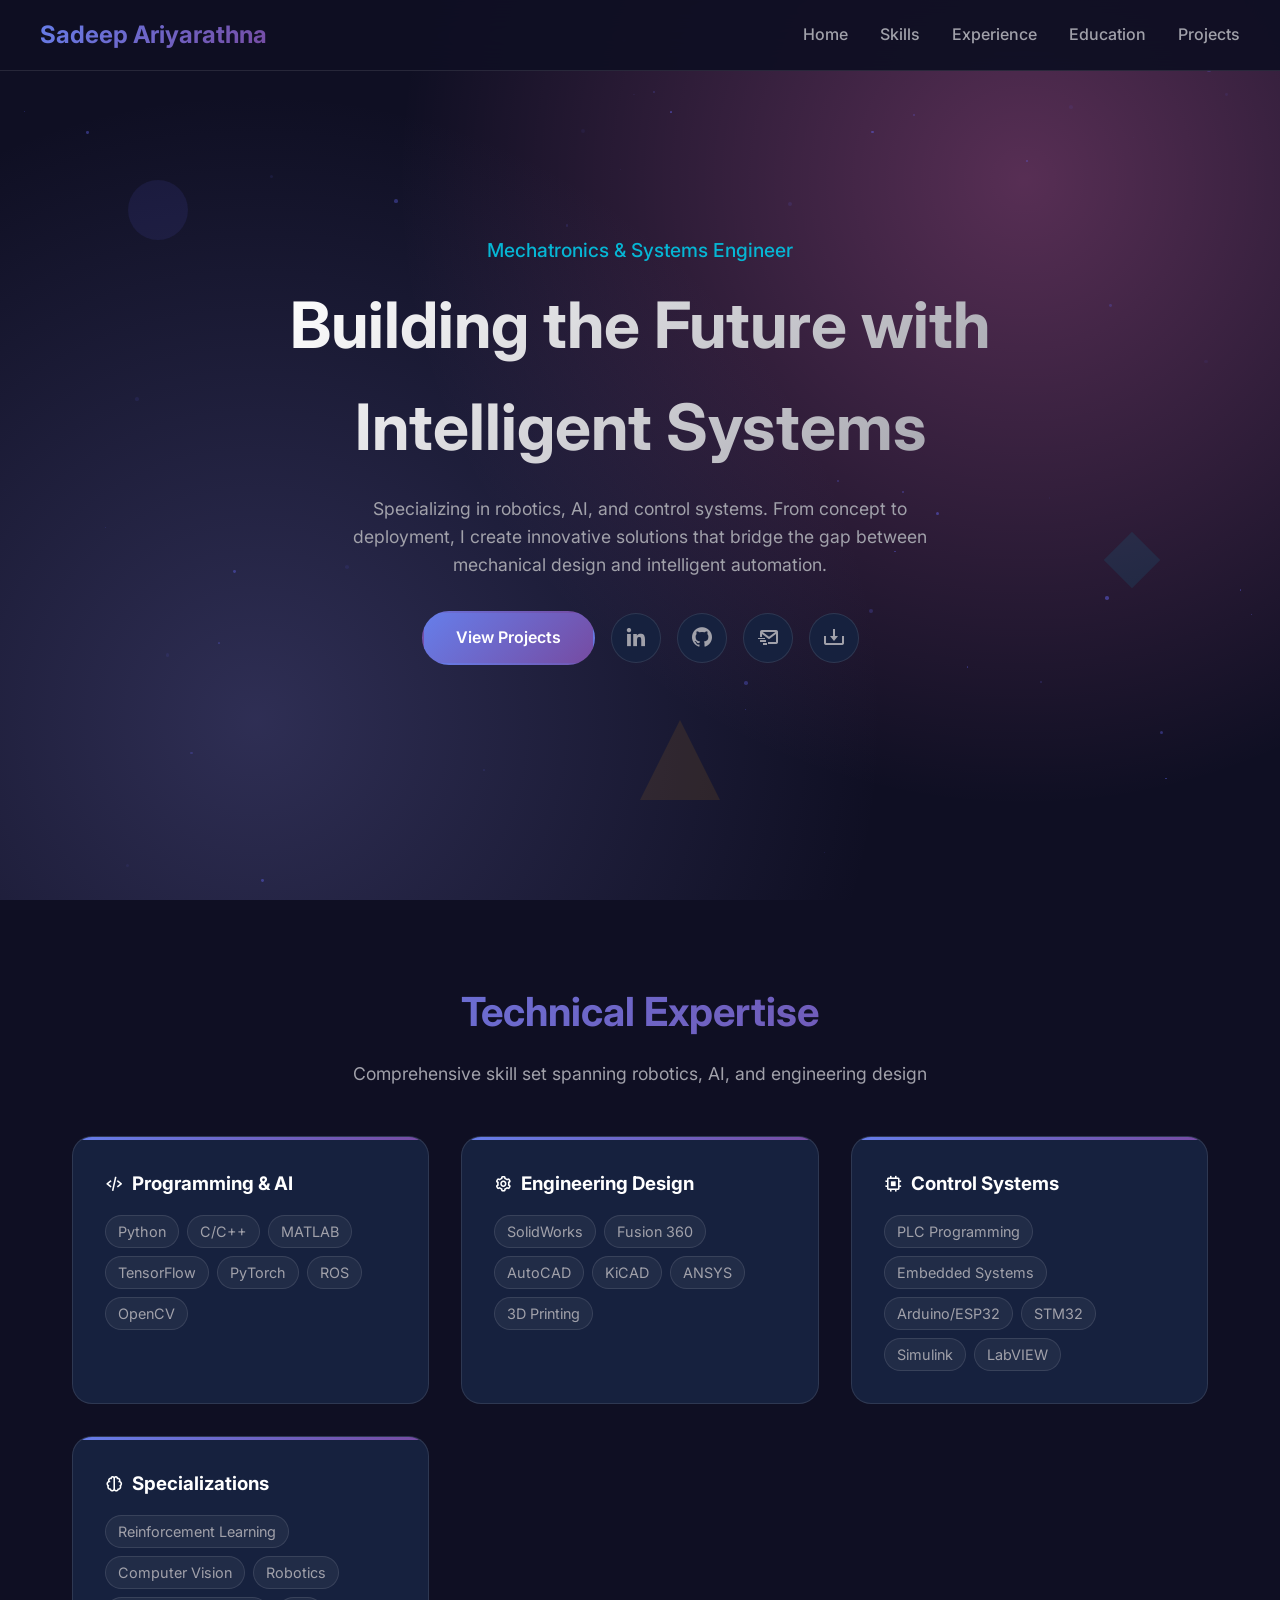
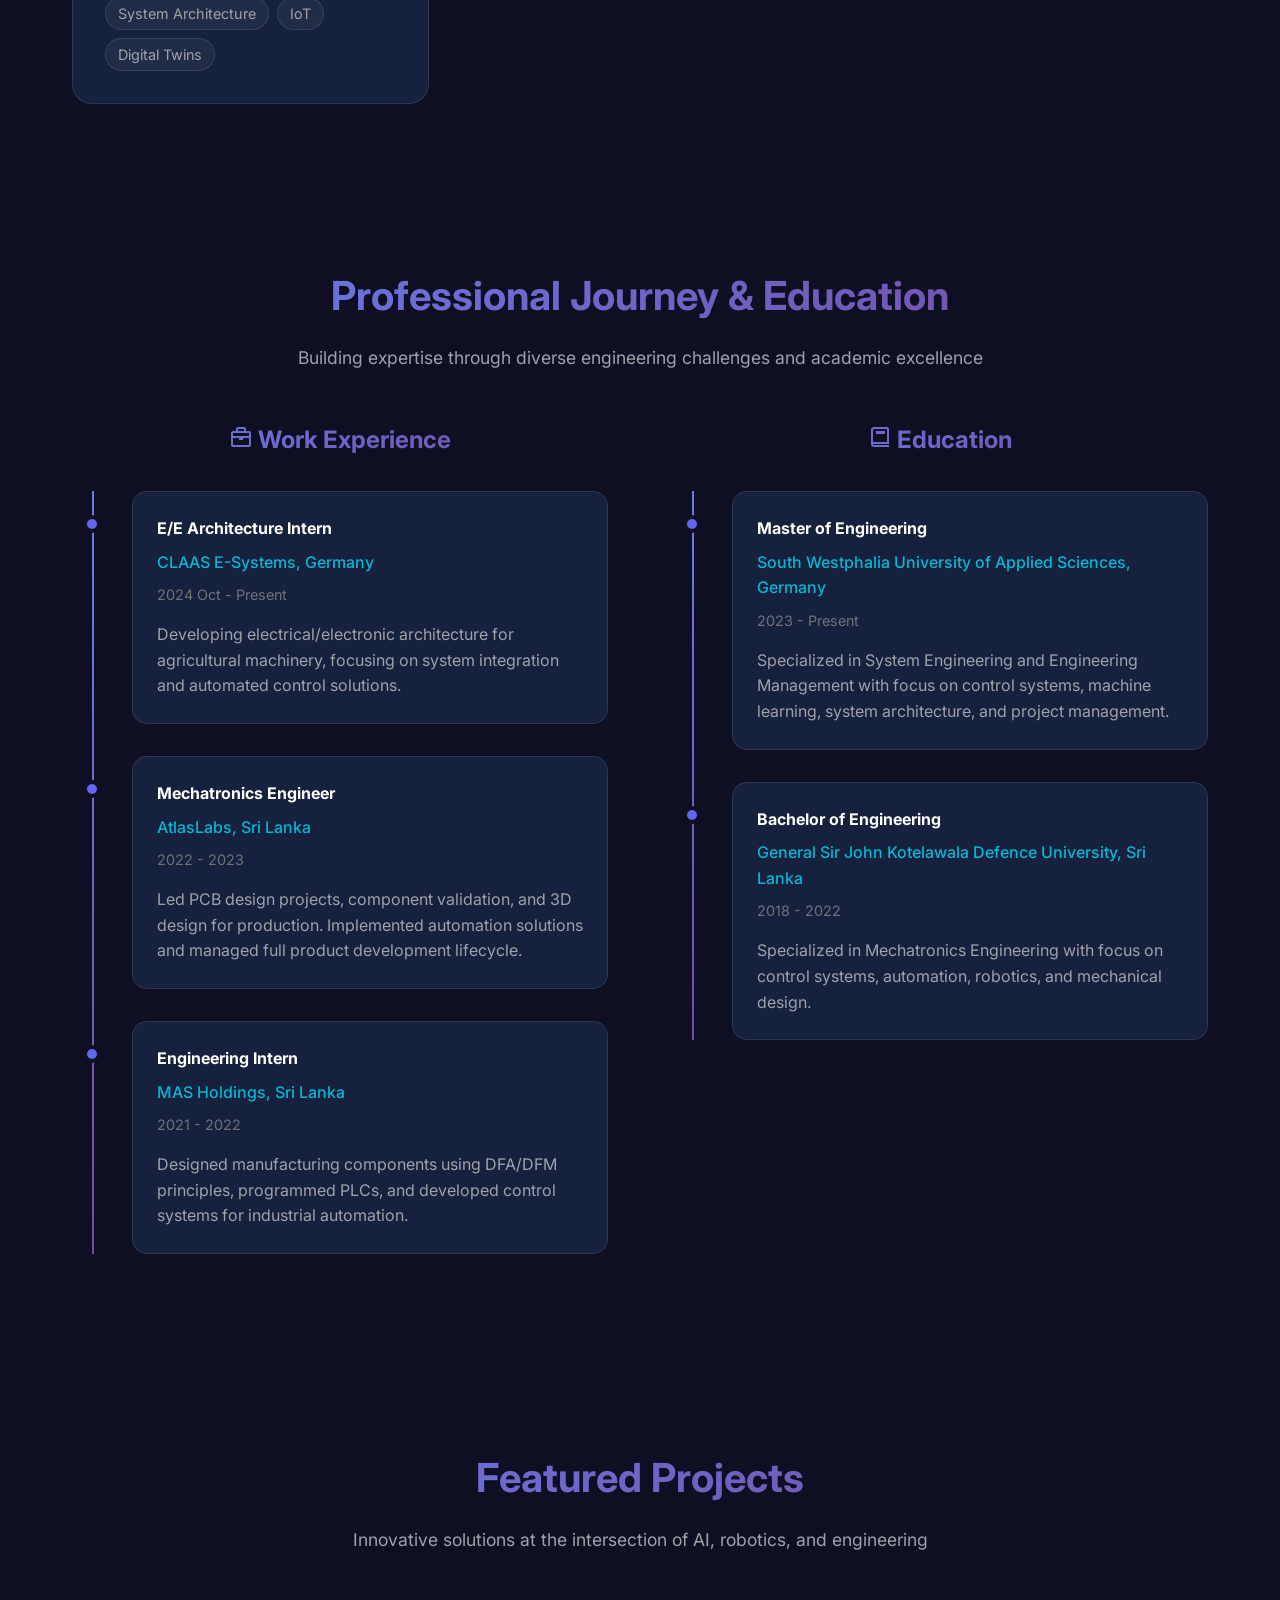
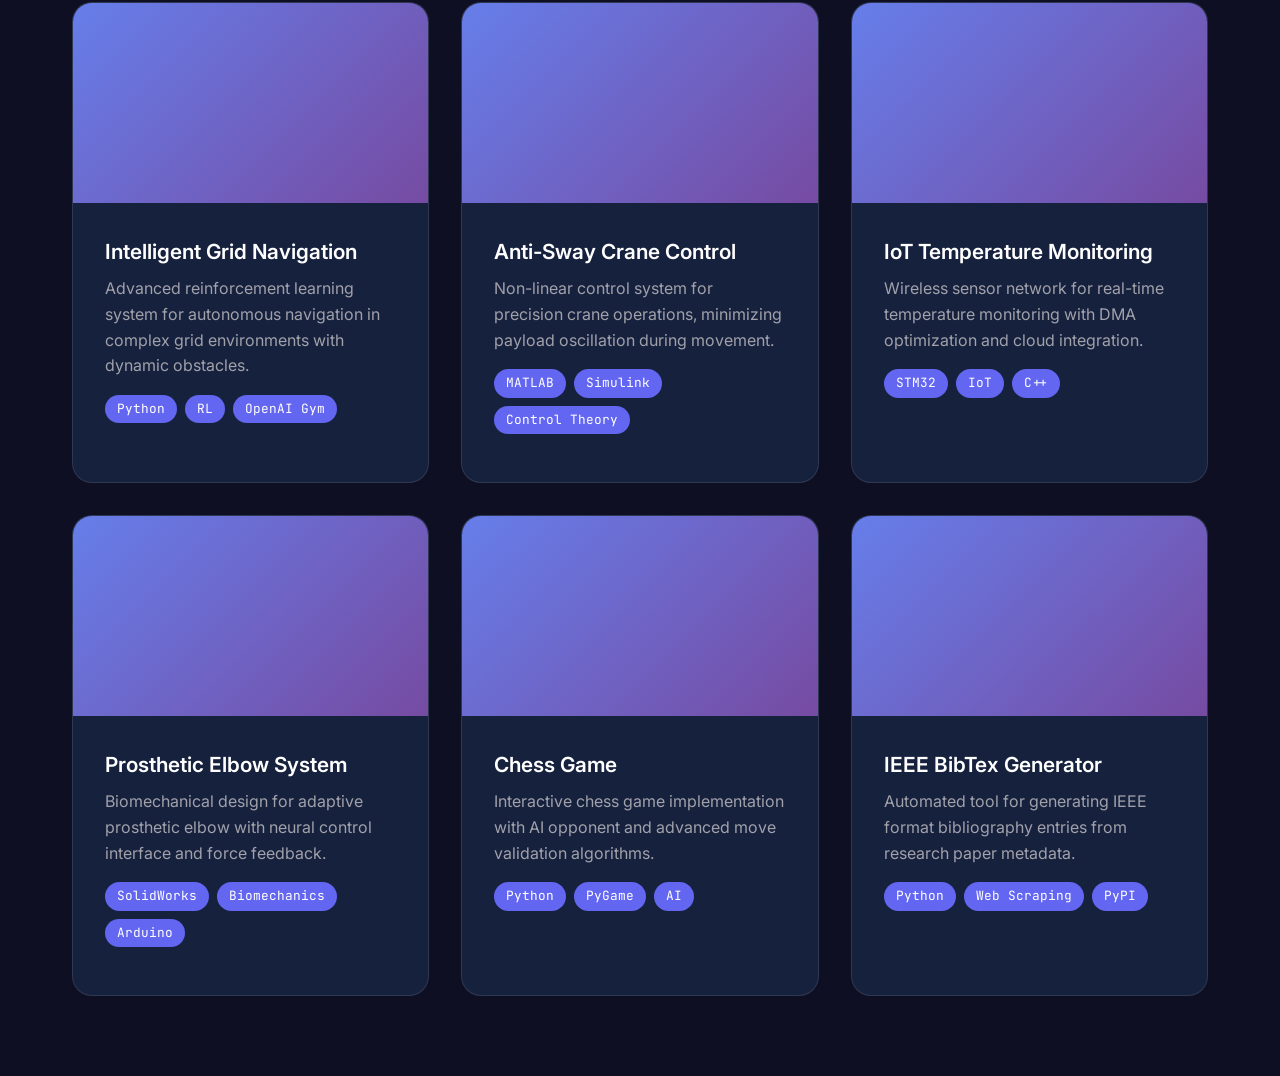
==== a.html @ 18a9ab1d "Add personal portfolio website and icon image - Created a new HTML file for the personal portfolio o" ====
<!DOCTYPE html>
<html lang="en">
<head>
    <meta charset="UTF-8">
    <meta name="viewport" content="width=device-width, initial-scale=1.0">
    <title>Sadeep Ariyarathna - Robotics Engineer</title>
    <link href="https://fonts.googleapis.com/css2?family=Inter:wght@300;400;500;600;700&family=JetBrains+Mono:wght@300;400;500&display=swap" rel="stylesheet">
    <link rel="stylesheet" href="https://unpkg.com/boxicons@latest/css/boxicons.min.css">
    <style>
        * {
            margin: 0;
            padding: 0;
            box-sizing: border-box;
        }

        :root {
            --primary: #6366f1;
            --secondary: #06b6d4;
            --accent: #f59e0b;
            --dark: #0f0f23;
            --dark-light: #1a1a2e;
            --text-primary: #ffffff;
            --text-secondary: #a1a1aa;
            --text-muted: #71717a;
            --surface: #16213e;
            --surface-light: rgba(255, 255, 255, 0.05);
            --border: rgba(255, 255, 255, 0.1);
            --gradient-primary: linear-gradient(135deg, #667eea 0%, #764ba2 100%);
            --gradient-accent: linear-gradient(135deg, #f093fb 0%, #f5576c 100%);
            --shadow: 0 25px 50px -12px rgba(0, 0, 0, 0.25);
        }

        body {
            font-family: 'Inter', sans-serif;
            background: var(--dark);
            color: var(--text-primary);
            line-height: 1.6;
            overflow-x: hidden;
        }

        /* Modern Navigation */
        .navbar {
            position: fixed;
            top: 0;
            width: 100%;
            padding: 1rem 2rem;
            background: rgba(15, 15, 35, 0.95);
            backdrop-filter: blur(20px);
            border-bottom: 1px solid var(--border);
            z-index: 1000;
            transition: all 0.3s ease;
        }

        .nav-container {
            display: flex;
            justify-content: space-between;
            align-items: center;
            max-width: 1200px;
            margin: 0 auto;
        }

        .logo {
            font-size: 1.5rem;
            font-weight: 700;
            background: var(--gradient-primary);
            -webkit-background-clip: text;
            -webkit-text-fill-color: transparent;
            background-clip: text;
        }

        .nav-links {
            display: flex;
            list-style: none;
            gap: 2rem;
        }

        .nav-links a {
            color: var(--text-secondary);
            text-decoration: none;
            font-weight: 500;
            transition: all 0.3s ease;
            position: relative;
        }

        .nav-links a::after {
            content: '';
            position: absolute;
            bottom: -5px;
            left: 0;
            width: 0;
            height: 2px;
            background: var(--primary);
            transition: width 0.3s ease;
        }

        .nav-links a:hover {
            color: var(--text-primary);
        }

        .nav-links a:hover::after {
            width: 100%;
        }

        /* Hero Section with Particles Effect */
        .hero {
            height: 100vh;
            display: flex;
            align-items: center;
            justify-content: center;
            position: relative;
            background: radial-gradient(circle at 20% 80%, rgba(120, 119, 198, 0.3) 0%, transparent 50%),
                        radial-gradient(circle at 80% 20%, rgba(255, 119, 198, 0.3) 0%, transparent 50%),
                        var(--dark);
            overflow: hidden;
        }

        .hero-content {
            text-align: center;
            z-index: 2;
            max-width: 800px;
            padding: 0 2rem;
        }

        .hero h1 {
            font-size: clamp(2.5rem, 5vw, 4rem);
            font-weight: 700;
            margin-bottom: 1rem;
            background: linear-gradient(135deg, #fff 0%, #a1a1aa 100%);
            -webkit-background-clip: text;
            -webkit-text-fill-color: transparent;
            background-clip: text;
        }

        .hero .subtitle {
            font-size: 1.2rem;
            color: var(--secondary);
            margin-bottom: 0.5rem;
            font-weight: 500;
        }

        .hero .description {
            font-size: 1.1rem;
            color: var(--text-secondary);
            margin-bottom: 2rem;
            max-width: 600px;
            margin-left: auto;
            margin-right: auto;
        }

        .cta-buttons {
            display: flex;
            gap: 1rem;
            justify-content: center;
            flex-wrap: wrap;
            align-items: center;
        }

        .btn {
            padding: 0.75rem 2rem;
            border-radius: 50px;
            text-decoration: none;
            font-weight: 600;
            transition: all 0.3s ease;
            border: 2px solid transparent;
            position: relative;
            overflow: hidden;
        }

        .btn-primary {
            background: var(--gradient-primary);
            color: white;
        }

        .btn-secondary {
            background: transparent;
            color: var(--text-primary);
            border-color: var(--border);
        }

        .btn:hover {
            transform: translateY(-2px);
            box-shadow: 0 10px 30px rgba(0, 0, 0, 0.3);
        }

        /* Social Icons */
        .social-icons {
            display: flex;
            gap: 1rem;
            align-items: center;
        }

        .social-icon {
            width: 50px;
            height: 50px;
            border-radius: 50%;
            background: var(--surface);
            border: 1px solid var(--border);
            display: flex;
            align-items: center;
            justify-content: center;
            color: var(--text-secondary);
            font-size: 1.5rem;
            text-decoration: none;
            transition: all 0.3s ease;
        }

        .social-icon:hover {
            background: var(--primary);
            color: white;
            transform: translateY(-3px);
            box-shadow: 0 10px 25px rgba(99, 102, 241, 0.3);
        }

        /* Floating geometric shapes */
        .floating-shapes {
            position: absolute;
            width: 100%;
            height: 100%;
            overflow: hidden;
        }

        .shape {
            position: absolute;
            opacity: 0.1;
            animation: float 20s infinite linear;
        }

        .shape:nth-child(1) {
            top: 20%;
            left: 10%;
            width: 60px;
            height: 60px;
            background: var(--primary);
            border-radius: 50%;
            animation-delay: 0s;
        }

        .shape:nth-child(2) {
            top: 60%;
            right: 10%;
            width: 40px;
            height: 40px;
            background: var(--secondary);
            transform: rotate(45deg);
            animation-delay: -5s;
        }

        .shape:nth-child(3) {
            top: 80%;
            left: 50%;
            width: 80px;
            height: 80px;
            background: var(--accent);
            clip-path: polygon(50% 0%, 0% 100%, 100% 100%);
            animation-delay: -10s;
        }

        @keyframes float {
            0% { transform: translateY(0px) rotate(0deg); }
            50% { transform: translateY(-20px) rotate(180deg); }
            100% { transform: translateY(0px) rotate(360deg); }
        }

        /* Modern Sections */
        .section {
            padding: 5rem 2rem;
            max-width: 1200px;
            margin: 0 auto;
        }

        .section-title {
            font-size: 2.5rem;
            font-weight: 700;
            text-align: center;
            margin-bottom: 1rem;
            background: var(--gradient-primary);
            -webkit-background-clip: text;
            -webkit-text-fill-color: transparent;
            background-clip: text;
        }

        .section-subtitle {
            text-align: center;
            color: var(--text-secondary);
            margin-bottom: 3rem;
            font-size: 1.1rem;
        }

        /* Skills Grid with Icons */
        .skills-grid {
            display: grid;
            grid-template-columns: repeat(auto-fit, minmax(300px, 1fr));
            gap: 2rem;
            margin-top: 3rem;
        }

        .skill-card {
            background: var(--surface);
            padding: 2rem;
            border-radius: 20px;
            border: 1px solid var(--border);
            transition: all 0.3s ease;
            position: relative;
            overflow: hidden;
        }

        .skill-card::before {
            content: '';
            position: absolute;
            top: 0;
            left: 0;
            right: 0;
            height: 3px;
            background: var(--gradient-primary);
        }

        .skill-card:hover {
            transform: translateY(-5px);
            box-shadow: var(--shadow);
            border-color: var(--primary);
        }

        .skill-card h3 {
            color: var(--text-primary);
            margin-bottom: 1rem;
            display: flex;
            align-items: center;
            gap: 0.5rem;
        }

        .skill-list {
            display: flex;
            flex-wrap: wrap;
            gap: 0.5rem;
        }

        .skill-tag {
            background: var(--surface-light);
            color: var(--text-secondary);
            padding: 0.25rem 0.75rem;
            border-radius: 20px;
            font-size: 0.9rem;
            border: 1px solid var(--border);
            transition: all 0.3s ease;
        }

        .skill-tag:hover {
            background: var(--primary);
            color: white;
            transform: scale(1.05);
        }

        /* Timeline Sections */
        .timeline-section {
            display: grid;
            grid-template-columns: 1fr 1fr;
            gap: 4rem;
            margin-top: 3rem;
        }

        .timeline-column {
            position: relative;
        }

        .timeline-column h3 {
            font-size: 1.5rem;
            margin-bottom: 2rem;
            color: var(--text-primary);
            text-align: center;
            background: var(--gradient-primary);
            -webkit-background-clip: text;
            -webkit-text-fill-color: transparent;
            background-clip: text;
        }

        .timeline-vertical {
            position: relative;
        }

        .timeline-vertical::before {
            content: '';
            position: absolute;
            left: 20px;
            top: 0;
            bottom: 0;
            width: 2px;
            background: var(--gradient-primary);
        }

        .timeline-item {
            margin: 2rem 0;
            position: relative;
        }

        .timeline-content {
            background: var(--surface);
            padding: 1.5rem;
            border-radius: 15px;
            border: 1px solid var(--border);
            margin-left: 60px;
            transition: all 0.3s ease;
        }

        .timeline-content:hover {
            transform: scale(1.02);
            box-shadow: var(--shadow);
        }

        .timeline-dot {
            position: absolute;
            left: 11px;
            top: 1.5rem;
            width: 18px;
            height: 18px;
            background: var(--primary);
            border-radius: 50%;
            border: 4px solid var(--dark);
        }

        .timeline-content h4 {
            color: var(--text-primary);
            margin-bottom: 0.5rem;
        }

        .timeline-content .company {
            color: var(--secondary);
            font-weight: 500;
            margin-bottom: 0.5rem;
        }

        .timeline-content .duration {
            color: var(--text-muted);
            font-size: 0.9rem;
            margin-bottom: 1rem;
        }

        .timeline-content p {
            color: var(--text-secondary);
            line-height: 1.6;
        }

        /* Projects Grid */
        .projects-grid {
            display: grid;
            grid-template-columns: repeat(auto-fit, minmax(350px, 1fr));
            gap: 2rem;
            margin-top: 3rem;
        }

        .project-card {
            background: var(--surface);
            border-radius: 20px;
            overflow: hidden;
            border: 1px solid var(--border);
            transition: all 0.3s ease;
            position: relative;
        }

        .project-card:hover {
            transform: translateY(-10px);
            box-shadow: var(--shadow);
        }

        .project-image {
            height: 200px;
            background: var(--gradient-primary);
            position: relative;
            overflow: hidden;
        }

        .project-overlay {
            position: absolute;
            top: 0;
            left: 0;
            right: 0;
            bottom: 0;
            background: rgba(0, 0, 0, 0.7);
            display: flex;
            align-items: center;
            justify-content: center;
            opacity: 0;
            transition: all 0.3s ease;
        }

        .project-card:hover .project-overlay {
            opacity: 1;
        }

        .project-content {
            padding: 2rem;
        }

        .project-title {
            font-size: 1.3rem;
            font-weight: 600;
            margin-bottom: 0.5rem;
            color: var(--text-primary);
        }

        .project-description {
            color: var(--text-secondary);
            margin-bottom: 1rem;
            line-height: 1.6;
        }

        .project-tech {
            display: flex;
            flex-wrap: wrap;
            gap: 0.5rem;
            margin-bottom: 1rem;
        }

        .tech-tag {
            background: var(--primary);
            color: white;
            padding: 0.25rem 0.75rem;
            border-radius: 15px;
            font-size: 0.8rem;
            font-family: 'JetBrains Mono', monospace;
        }

        /* Mobile Responsiveness */
        @media (max-width: 768px) {
            .nav-links {
                display: none;
            }

            .hero h1 {
                font-size: 2.5rem;
            }

            .cta-buttons {
                flex-direction: column;
                align-items: center;
            }

            .social-icons {
                flex-direction: row;
                margin-top: 1rem;
            }

            .timeline-section {
                grid-template-columns: 1fr;
                gap: 2rem;
            }

            .skills-grid,
            .projects-grid {
                grid-template-columns: 1fr;
            }
        }

        /* Scroll animations */
        .fade-in {
            opacity: 0;
            transform: translateY(30px);
            transition: all 0.6s ease;
        }

        .fade-in.visible {
            opacity: 1;
            transform: translateY(0);
        }
    </style>
</head>
<body>
    <!-- Navigation -->
    <nav class="navbar">
        <div class="nav-container">
            <div class="logo">Sadeep Ariyarathna</div>
            <ul class="nav-links">
                <li><a href="#home">Home</a></li>
                <li><a href="#skills">Skills</a></li>
                <li><a href="#experience">Experience</a></li>
                <li><a href="#education">Education</a></li>
                <li><a href="#projects">Projects</a></li>
            </ul>
        </div>
    </nav>

    <!-- Hero Section -->
    <section class="hero" id="home">
        <div class="floating-shapes">
            <div class="shape"></div>
            <div class="shape"></div>
            <div class="shape"></div>
        </div>
        <div class="hero-content fade-in">
            <div class="subtitle">Mechatronics & Systems Engineer</div>
            <h1>Building the Future with <br>Intelligent Systems</h1>
            <p class="description">
                Specializing in robotics, AI, and control systems. From concept to deployment, 
                I create innovative solutions that bridge the gap between mechanical design and intelligent automation.
            </p>
            <div class="cta-buttons">
                <a href="#projects" class="btn btn-primary">View Projects</a>
                <div class="social-icons">
                    <a href="https://www.linkedin.com/in/sadeep-a-175984114/" target="_blank" class="social-icon">
                        <i class='bx bxl-linkedin'></i>
                    </a>
                    <a href="https://github.com/elemenceOR" target="_blank" class="social-icon">
                        <i class='bx bxl-github'></i>
                    </a>
                    <a href="mailto:sadeepari@gmail.com" class="social-icon">
                        <i class='bx bx-mail-send'></i>
                    </a>
                    <a href="cv/cv - Sadeep Ariyarathna.pdf" target="_blank" class="social-icon">
                        <i class='bx bx-download'></i>
                    </a>
                </div>
            </div>
        </div>
    </section>

    <!-- Skills Section -->
    <section class="section" id="skills">
        <h2 class="section-title fade-in">Technical Expertise</h2>
        <p class="section-subtitle fade-in">Comprehensive skill set spanning robotics, AI, and engineering design</p>
        
        <div class="skills-grid">
            <div class="skill-card fade-in">
                <h3><i class='bx bx-code-alt'></i> Programming & AI</h3>
                <div class="skill-list">
                    <span class="skill-tag">Python</span>
                    <span class="skill-tag">C/C++</span>
                    <span class="skill-tag">MATLAB</span>
                    <span class="skill-tag">TensorFlow</span>
                    <span class="skill-tag">PyTorch</span>
                    <span class="skill-tag">ROS</span>
                    <span class="skill-tag">OpenCV</span>
                </div>
            </div>
            <div class="skill-card fade-in">
                <h3><i class='bx bx-cog'></i> Engineering Design</h3>
                <div class="skill-list">
                    <span class="skill-tag">SolidWorks</span>
                    <span class="skill-tag">Fusion 360</span>
                    <span class="skill-tag">AutoCAD</span>
                    <span class="skill-tag">KiCAD</span>
                    <span class="skill-tag">ANSYS</span>
                    <span class="skill-tag">3D Printing</span>
                </div>
            </div>
            <div class="skill-card fade-in">
                <h3><i class='bx bx-chip'></i> Control Systems</h3>
                <div class="skill-list">
                    <span class="skill-tag">PLC Programming</span>
                    <span class="skill-tag">Embedded Systems</span>
                    <span class="skill-tag">Arduino/ESP32</span>
                    <span class="skill-tag">STM32</span>
                    <span class="skill-tag">Simulink</span>
                    <span class="skill-tag">LabVIEW</span>
                </div>
            </div>
            <div class="skill-card fade-in">
                <h3><i class='bx bx-brain'></i> Specializations</h3>
                <div class="skill-list">
                    <span class="skill-tag">Reinforcement Learning</span>
                    <span class="skill-tag">Computer Vision</span>
                    <span class="skill-tag">Robotics</span>
                    <span class="skill-tag">System Architecture</span>
                    <span class="skill-tag">IoT</span>
                    <span class="skill-tag">Digital Twins</span>
                </div>
            </div>
        </div>
    </section>

    <!-- Experience & Education Section -->
    <section class="section" id="experience">
        <h2 class="section-title fade-in">Professional Journey & Education</h2>
        <p class="section-subtitle fade-in">Building expertise through diverse engineering challenges and academic excellence</p>
        
        <div class="timeline-section">
            <div class="timeline-column fade-in">
                <h3><i class='bx bx-briefcase'></i> Work Experience</h3>
                <div class="timeline-vertical">
                    <div class="timeline-item">
                        <div class="timeline-dot"></div>
                        <div class="timeline-content">
                            <h4>E/E Architecture Intern</h4>
                            <div class="company">CLAAS E-Systems, Germany</div>
                            <div class="duration">2024 Oct - Present</div>
                            <p>Developing electrical/electronic architecture for agricultural machinery, focusing on system integration and automated control solutions.</p>
                        </div>
                    </div>
                    <div class="timeline-item">
                        <div class="timeline-dot"></div>
                        <div class="timeline-content">
                            <h4>Mechatronics Engineer</h4>
                            <div class="company">AtlasLabs, Sri Lanka</div>
                            <div class="duration">2022 - 2023</div>
                            <p>Led PCB design projects, component validation, and 3D design for production. Implemented automation solutions and managed full product development lifecycle.</p>
                        </div>
                    </div>
                    <div class="timeline-item">
                        <div class="timeline-dot"></div>
                        <div class="timeline-content">
                            <h4>Engineering Intern</h4>
                            <div class="company">MAS Holdings, Sri Lanka</div>
                            <div class="duration">2021 - 2022</div>
                            <p>Designed manufacturing components using DFA/DFM principles, programmed PLCs, and developed control systems for industrial automation.</p>
                        </div>
                    </div>
                </div>
            </div>
            
            <div class="timeline-column fade-in" id="education">
                <h3><i class='bx bx-book'></i> Education</h3>
                <div class="timeline-vertical">
                    <div class="timeline-item">
                        <div class="timeline-dot"></div>
                        <div class="timeline-content">
                            <h4>Master of Engineering</h4>
                            <div class="company">South Westphalia University of Applied Sciences, Germany</div>
                            <div class="duration">2023 - Present</div>
                            <p>Specialized in System Engineering and Engineering Management with focus on control systems, machine learning, system architecture, and project management.</p>
                        </div>
                    </div>
                    <div class="timeline-item">
                        <div class="timeline-dot"></div>
                        <div class="timeline-content">
                            <h4>Bachelor of Engineering</h4>
                            <div class="company">General Sir John Kotelawala Defence University, Sri Lanka</div>
                            <div class="duration">2018 - 2022</div>
                            <p>Specialized in Mechatronics Engineering with focus on control systems, automation, robotics, and mechanical design.</p>
                        </div>
                    </div>
                </div>
            </div>
        </div>
    </section>

    <!-- Projects Section -->
    <section class="section" id="projects">
        <h2 class="section-title fade-in">Featured Projects</h2>
        <p class="section-subtitle fade-in">Innovative solutions at the intersection of AI, robotics, and engineering</p>
        
        <div class="projects-grid">
            <div class="project-card fade-in">
                <div class="project-image">
                    <div class="project-overlay">
                        <a href="https://github.com/elemenceOR/GridWorldEnv" target="_blank" class="btn btn-primary">View Project</a>
                    </div>
                </div>
                <div class="project-content">
                    <h3 class="project-title">Intelligent Grid Navigation</h3>
                    <p class="project-description">Advanced reinforcement learning system for autonomous navigation in complex grid environments with dynamic obstacles.</p>
                    <div class="project-tech">
                        <span class="tech-tag">Python</span>
                        <span class="tech-tag">RL</span>
                        <span class="tech-tag">OpenAI Gym</span>
                    </div>
                </div>
            </div>
            
            <div class="project-card fade-in">
                <div class="project-image">
                    <div class="project-overlay">
                        <a href="https://github.com/elemenceOR/anti-sway" target="_blank" class="btn btn-primary">View Project</a>
                    </div>
                </div>
                <div class="project-content">
                    <h3 class="project-title">Anti-Sway Crane Control</h3>
                    <p class="project-description">Non-linear control system for precision crane operations, minimizing payload oscillation during movement.</p>
                    <div class="project-tech">
                        <span class="tech-tag">MATLAB</span>
                        <span class="tech-tag">Simulink</span>
                        <span class="tech-tag">Control Theory</span>
                    </div>
                </div>
            </div>
            
            <div class="project-card fade-in">
                <div class="project-image">
                    <div class="project-overlay">
                        <a href="https://github.com/elemenceOR/DMA_tmp" target="_blank" class="btn btn-primary">View Project</a>
                    </div>
                </div>
                <div class="project-content">
                    <h3 class="project-title">IoT Temperature Monitoring</h3>
                    <p class="project-description">Wireless sensor network for real-time temperature monitoring with DMA optimization and cloud integration.</p>
                    <div class="project-tech">
                        <span class="tech-tag">STM32</span>
                        <span class="tech-tag">IoT</span>
                        <span class="tech-tag">C++</span>
                    </div>
                </div>
            </div>
            
            <div class="project-card fade-in">
                <div class="project-image">
                    <div class="project-overlay">
                        <a href="https://drive.google.com/drive/folders/1PAIZUAqjWSF4AqBHeaJ57q38EIXg_qjB?usp=sharing" target="_blank" class="btn btn-primary">View Project</a>
                    </div>
                </div>
                <div class="project-content">
                    <h3 class="project-title">Prosthetic Elbow System</h3>
                    <p class="project-description">Biomechanical design for adaptive prosthetic elbow with neural control interface and force feedback.</p>
                    <div class="project-tech">
                        <span class="tech-tag">SolidWorks</span>
                        <span class="tech-tag">Biomechanics</span>
                        <span class="tech-tag">Arduino</span>
                    </div>
                </div>
            </div>
            
            <div class="project-card fade-in">
                <div class="project-image">
                    <div class="project-overlay">
                        <a href="https://github.com/elemenceOR/chessgame" target="_blank" class="btn btn-primary">View Project</a>
                    </div>
                </div>
                <div class="project-content">
                    <h3 class="project-title">Chess Game</h3>
                    <p class="project-description">Interactive chess game implementation with AI opponent and advanced move validation algorithms.</p>
                    <div class="project-tech">
                        <span class="tech-tag">Python</span>
                        <span class="tech-tag">PyGame</span>
                        <span class="tech-tag">AI</span>
                    </div>
                </div>
            </div>
            
            <div class="project-card fade-in">
                <div class="project-image">
                    <div class="project-overlay">
                        <a href="https://pypi.org/project/ieeebib/" target="_blank" class="btn btn-primary">View Project</a>
                    </div>
                </div>
                <div class="project-content">
                    <h3 class="project-title">IEEE BibTex Generator</h3>
                    <p class="project-description">Automated tool for generating IEEE format bibliography entries from research paper metadata.</p>
                    <div class="project-tech">
                        <span class="tech-tag">Python</span>
                        <span class="tech-tag">Web Scraping</span>
                        <span class="tech-tag">PyPI</span>
                    </div>
                </div>
            </div>
        </div>
    </section>

    <script>
        // Smooth scrolling
        document.querySelectorAll('a[href^="#"]').forEach(anchor => {
            anchor.addEventListener('click', function (e) {
                e.preventDefault();
                document.querySelector(this.getAttribute('href')).scrollIntoView({
                    behavior: 'smooth',
                    block: 'start'
                });
            });
        });

        // Scroll animations
        const observerOptions = {
            threshold: 0.1,
            rootMargin: '0px 0px -50px 0px'
        };

        const observer = new IntersectionObserver((entries) => {
            entries.forEach(entry => {
                if (entry.isIntersecting) {
                    entry.target.classList.add('visible');
                }
            });
        }, observerOptions);

        document.querySelectorAll('.fade-in').forEach(el => {
            observer.observe(el);
        });

        // Navbar scroll effect
        window.addEventListener('scroll', () => {
            const navbar = document.querySelector('.navbar');
            if (window.scrollY > 100) {
                navbar.style.background = 'rgba(15, 15, 35, 0.98)';
            } else {
                navbar.style.background = 'rgba(15, 15, 35, 0.95)';
            }
        });

        // Particle effect for hero section
        const createParticles = () => {
            const hero = document.querySelector('.hero');
            const particleCount = 50;
            
            for (let i = 0; i < particleCount; i++) {
                const particle = document.createElement('div');
                particle.style.position = 'absolute';
                particle.style.width = Math.random() * 3 + 1 + 'px';
                particle.style.height = particle.style.width;
                particle.style.background = '#6366f1';
                particle.style.borderRadius = '50%';
                particle.style.opacity = Math.random() * 0.5;
                particle.style.left = Math.random() * 100 + '%';
                particle.style.top = Math.random() * 100 + '%';
                particle.style.animation = `float ${Math.random() * 10 + 10}s infinite linear`;
                hero.appendChild(particle);
            }
        };

        // Initialize particles
        createParticles();
    </script>
</body>
</html>
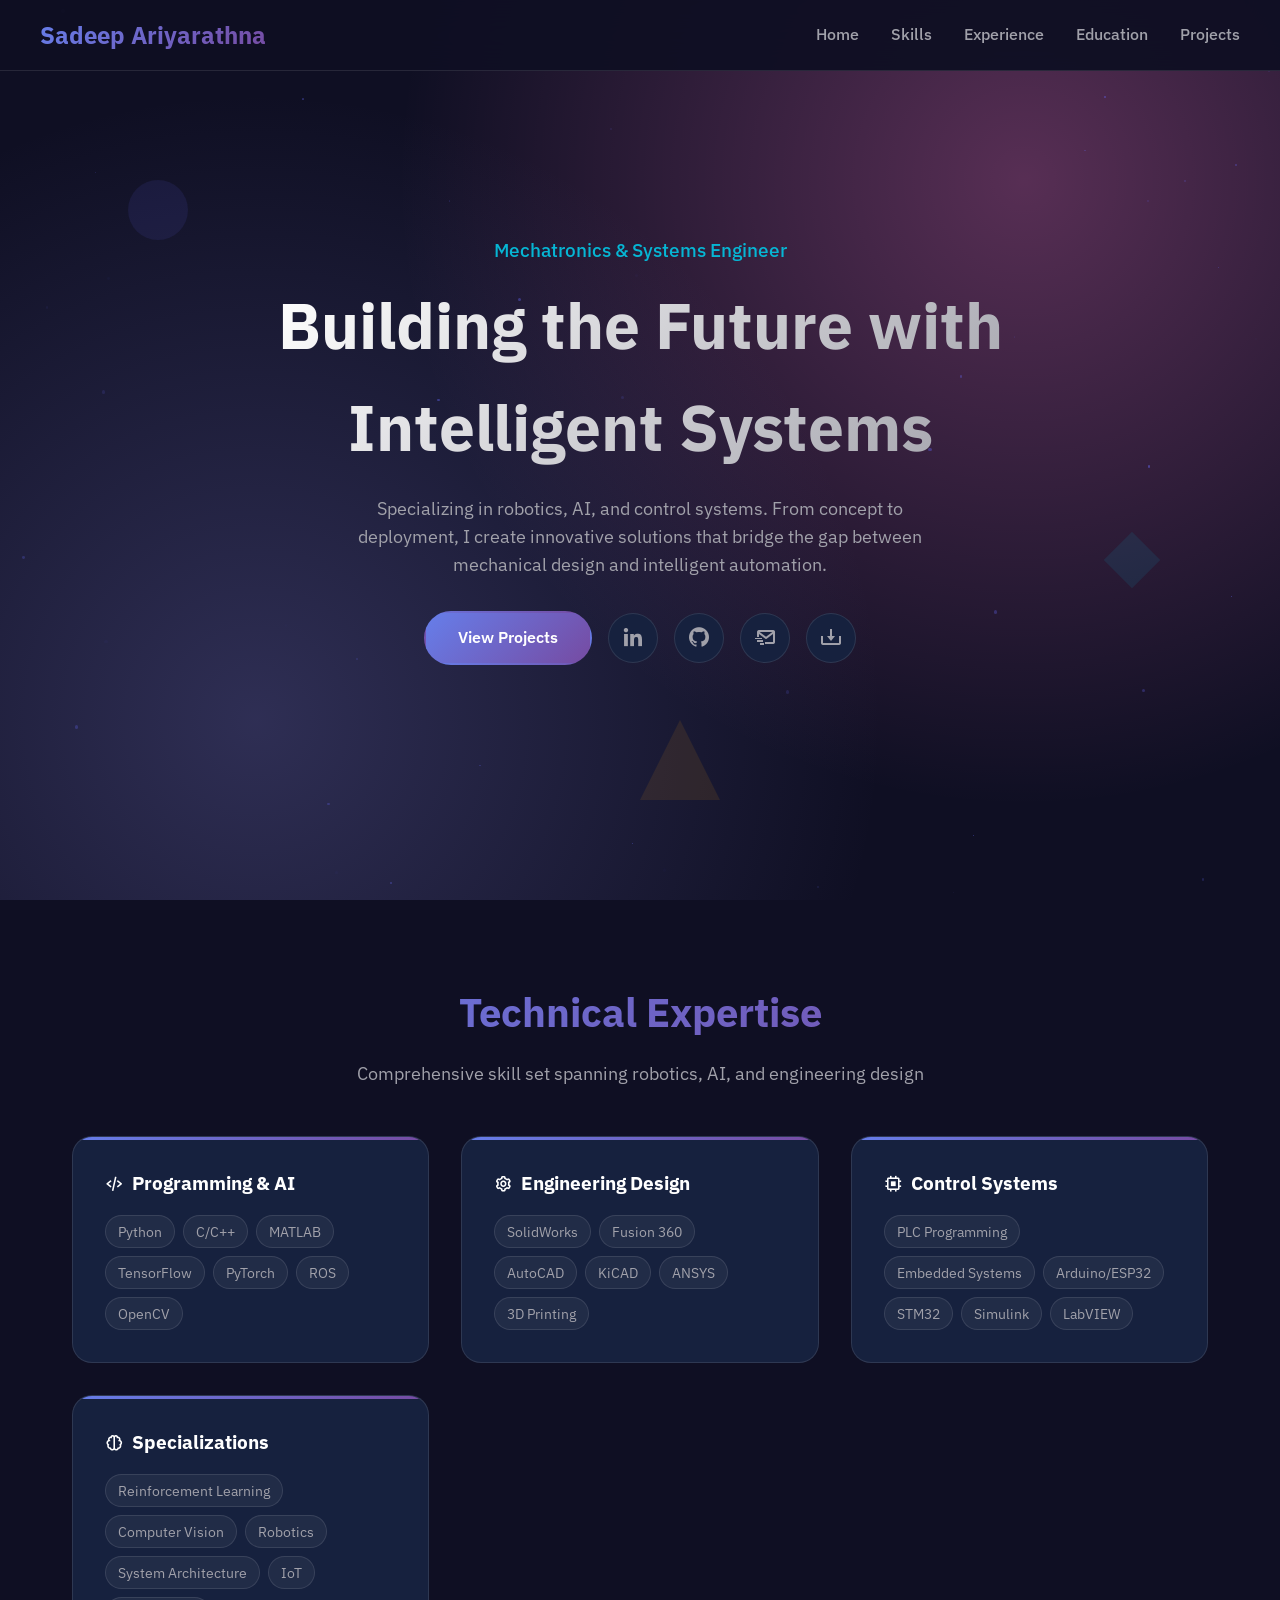
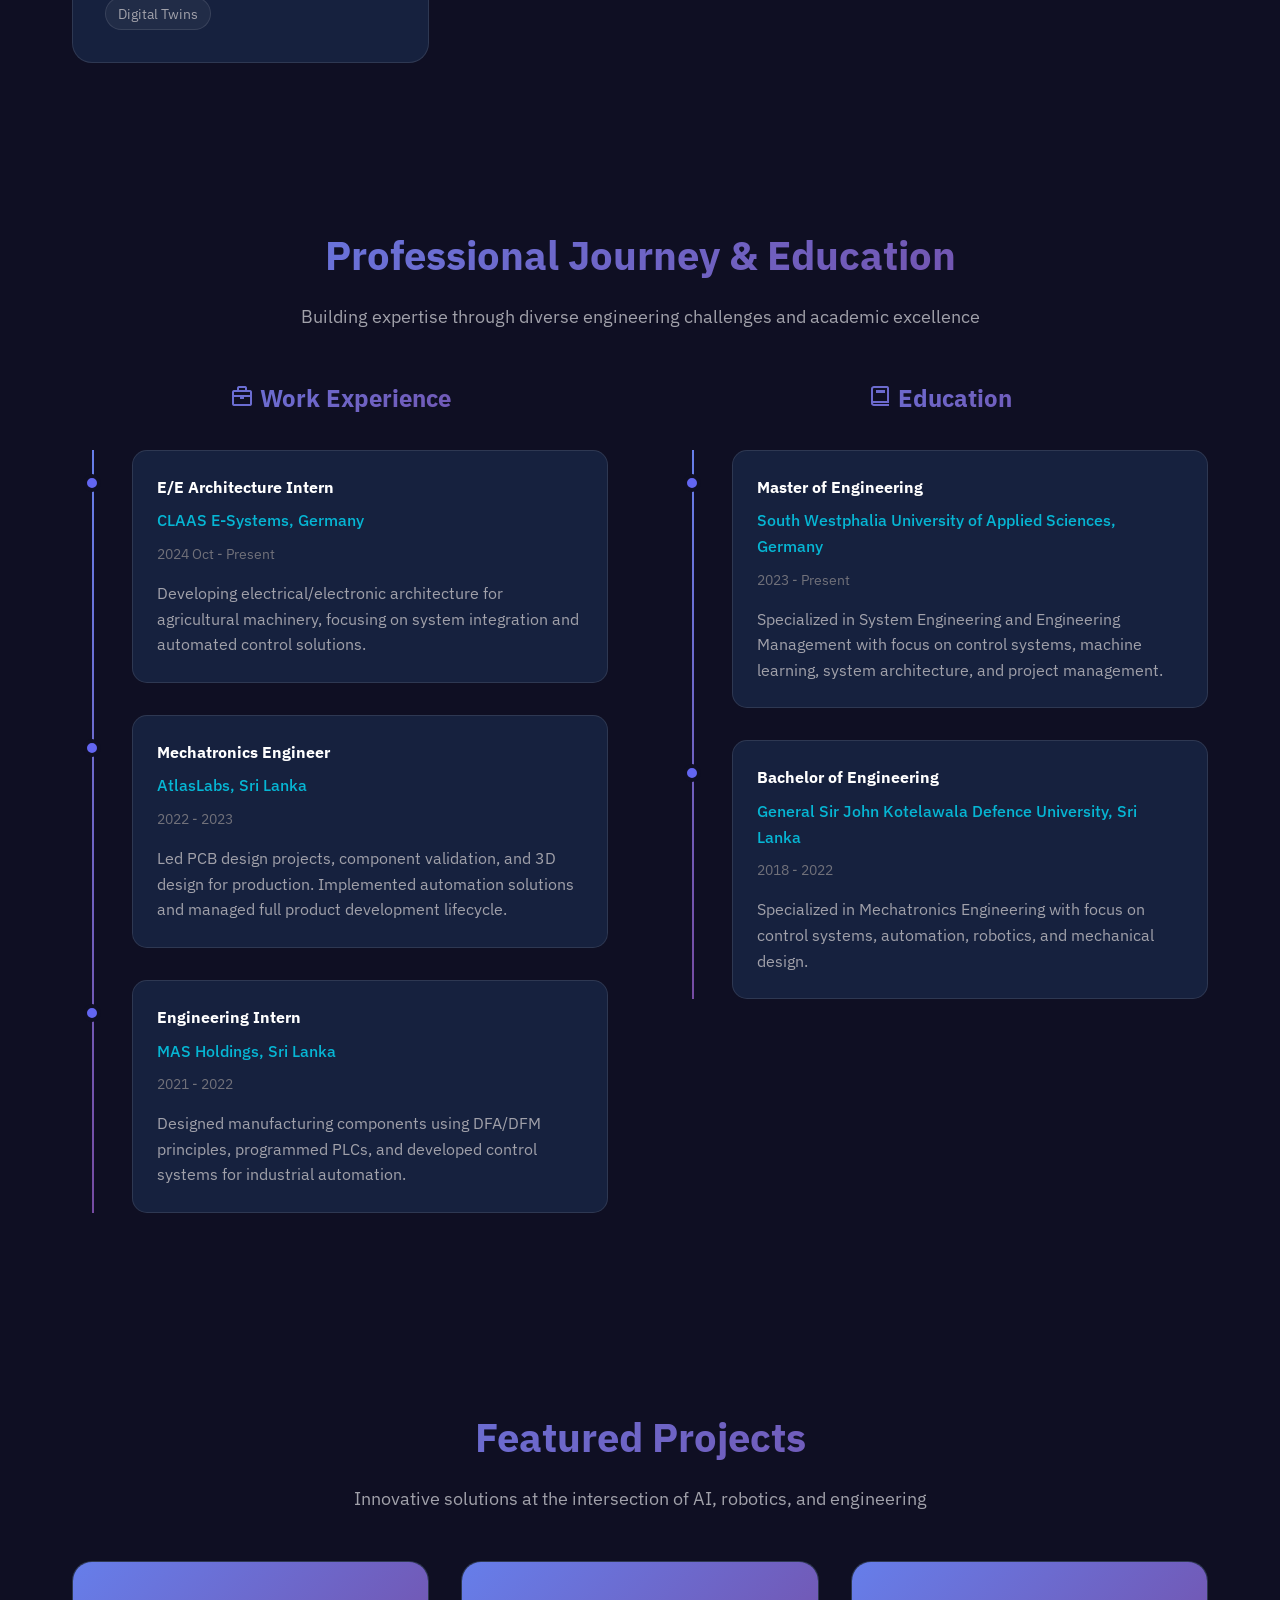
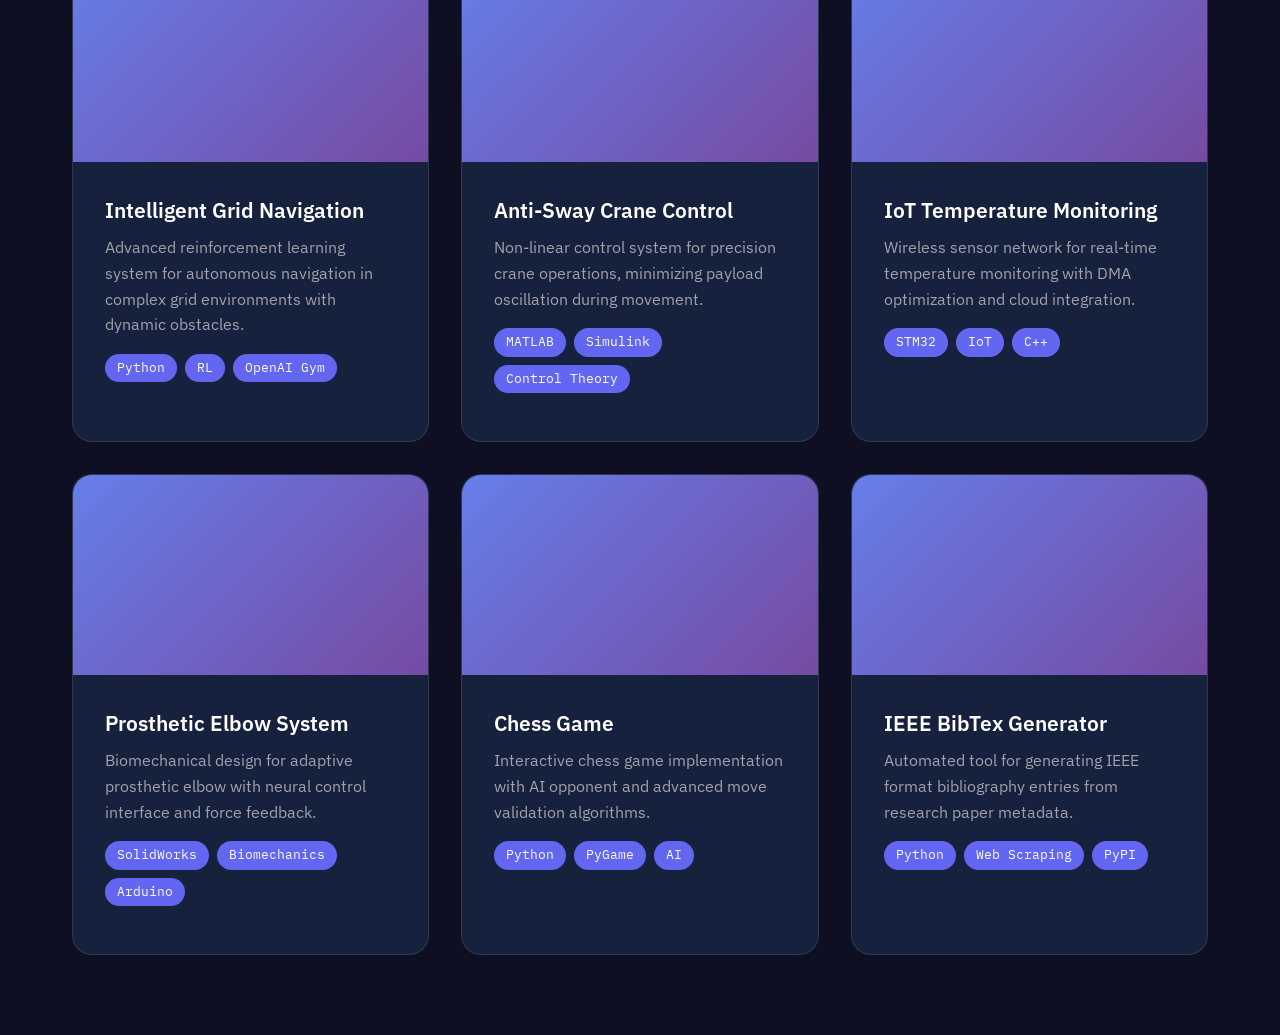
==== commit 481542cd: "Refactor code structure for improved readability and maintainability" ====
--- a/a.html
+++ b/a.html
@@ -4,7 +4,7 @@
     <meta charset="UTF-8">
     <meta name="viewport" content="width=device-width, initial-scale=1.0">
     <title>Sadeep Ariyarathna - Robotics Engineer</title>
-    <link href="https://fonts.googleapis.com/css2?family=Inter:wght@300;400;500;600;700&family=JetBrains+Mono:wght@300;400;500&display=swap" rel="stylesheet">
+    <link href="https://fonts.googleapis.com/css2?family=IBM+Plex+Sans:wght@300;400;500;600;700&family=IBM+Plex+Mono:wght@300;400;500&display=swap" rel="stylesheet">
     <link rel="stylesheet" href="https://unpkg.com/boxicons@latest/css/boxicons.min.css">
     <style>
         * {
@@ -31,7 +31,7 @@
         }
 
         body {
-            font-family: 'Inter', sans-serif;
+            font-family: 'IBM Plex Sans', sans-serif;
             background: var(--dark);
             color: var(--text-primary);
             line-height: 1.6;
@@ -516,7 +516,7 @@
             padding: 0.25rem 0.75rem;
             border-radius: 15px;
             font-size: 0.8rem;
-            font-family: 'JetBrains Mono', monospace;
+            font-family: 'IBM Plex Mono', monospace;
         }
 
         /* Mobile Responsiveness */
